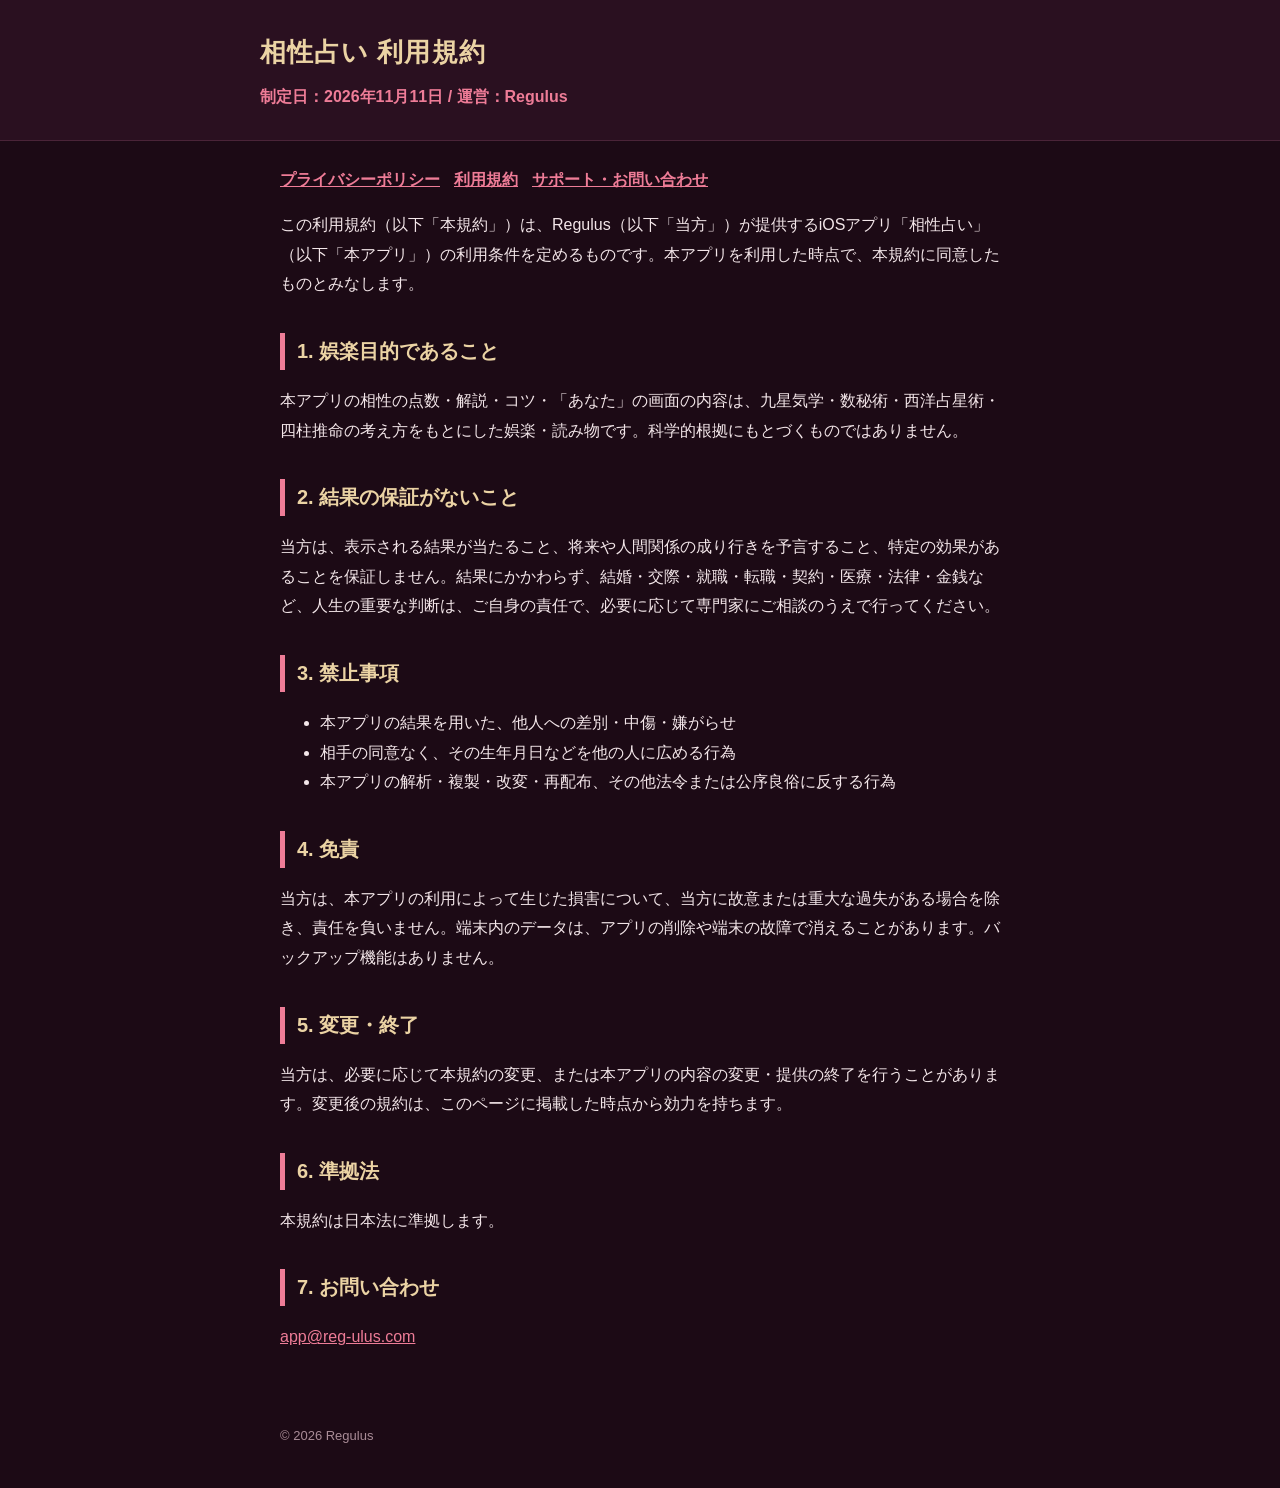
==== terms.html @ 7ea23b14 "相性占い legal pages (local only) Co-Authored-By: Claude Sonnet 5.5 <noreply@anthropic.com>" ====
<!DOCTYPE html>
<html lang="ja">
<head>
<meta charset="utf-8">
<meta name="viewport" content="width=device-width,initial-scale=1">
<title>利用規約 | 相性占い</title>
<link rel="stylesheet" href="style.css">
</head>
<body>
<header><div class="in"><h1>相性占い 利用規約</h1><p>制定日：2026年11月11日 / 運営：Regulus</p></div></header>
<main>
<nav><a href="index.html">プライバシーポリシー</a><a href="terms.html">利用規約</a><a href="support.html">サポート・お問い合わせ</a></nav>
<p>この利用規約（以下「本規約」）は、Regulus（以下「当方」）が提供するiOSアプリ「相性占い」（以下「本アプリ」）の利用条件を定めるものです。本アプリを利用した時点で、本規約に同意したものとみなします。</p>

<h2>1. 娯楽目的であること</h2>
<p>本アプリの相性の点数・解説・コツ・「あなた」の画面の内容は、九星気学・数秘術・西洋占星術・四柱推命の考え方をもとにした娯楽・読み物です。科学的根拠にもとづくものではありません。</p>

<h2>2. 結果の保証がないこと</h2>
<p>当方は、表示される結果が当たること、将来や人間関係の成り行きを予言すること、特定の効果があることを保証しません。結果にかかわらず、結婚・交際・就職・転職・契約・医療・法律・金銭など、人生の重要な判断は、ご自身の責任で、必要に応じて専門家にご相談のうえで行ってください。</p>

<h2>3. 禁止事項</h2>
<ul>
<li>本アプリの結果を用いた、他人への差別・中傷・嫌がらせ</li>
<li>相手の同意なく、その生年月日などを他の人に広める行為</li>
<li>本アプリの解析・複製・改変・再配布、その他法令または公序良俗に反する行為</li>
</ul>

<h2>4. 免責</h2>
<p>当方は、本アプリの利用によって生じた損害について、当方に故意または重大な過失がある場合を除き、責任を負いません。端末内のデータは、アプリの削除や端末の故障で消えることがあります。バックアップ機能はありません。</p>

<h2>5. 変更・終了</h2>
<p>当方は、必要に応じて本規約の変更、または本アプリの内容の変更・提供の終了を行うことがあります。変更後の規約は、このページに掲載した時点から効力を持ちます。</p>

<h2>6. 準拠法</h2>
<p>本規約は日本法に準拠します。</p>

<h2>7. お問い合わせ</h2>
<p><a href="mailto:app@reg-ulus.com">app@reg-ulus.com</a></p>
</main>
<footer>&copy; 2026 Regulus</footer>
</body>
</html>
---- style.css ----
:root{color-scheme:dark}
*{box-sizing:border-box}
body{margin:0;font-family:-apple-system,"Hiragino Sans","Hiragino Kaku Gothic ProN",Meiryo,sans-serif;line-height:1.85;color:#f3e6e9;background:#1c0a15}
header{background:#2a1020;color:#ebd3a4;padding:28px 20px;border-bottom:1px solid #4a2438}
header .in,main{max-width:760px;margin:0 auto}
header h1{margin:0;font-size:26px;letter-spacing:.04em}
header p{margin:6px 0 0;color:#ee7c97;font-weight:700}
main{padding:24px 20px 56px}
h2{font-size:20px;margin:34px 0 8px;padding-left:12px;border-left:5px solid #ee7c97;color:#ebd3a4}
h3{font-size:16px;margin:20px 0 4px;color:#ebd3a4}
table{width:100%;border-collapse:collapse;margin:10px 0;font-size:14px}
th,td{border:1px solid #4a2438;padding:8px 10px;text-align:left;vertical-align:top}
th{background:#2a1020;white-space:nowrap}
a{color:#ee7c97}
footer{max-width:760px;margin:0 auto;padding:0 20px 40px;color:#a98c97;font-size:13px}
nav a{margin-right:14px;font-weight:700}
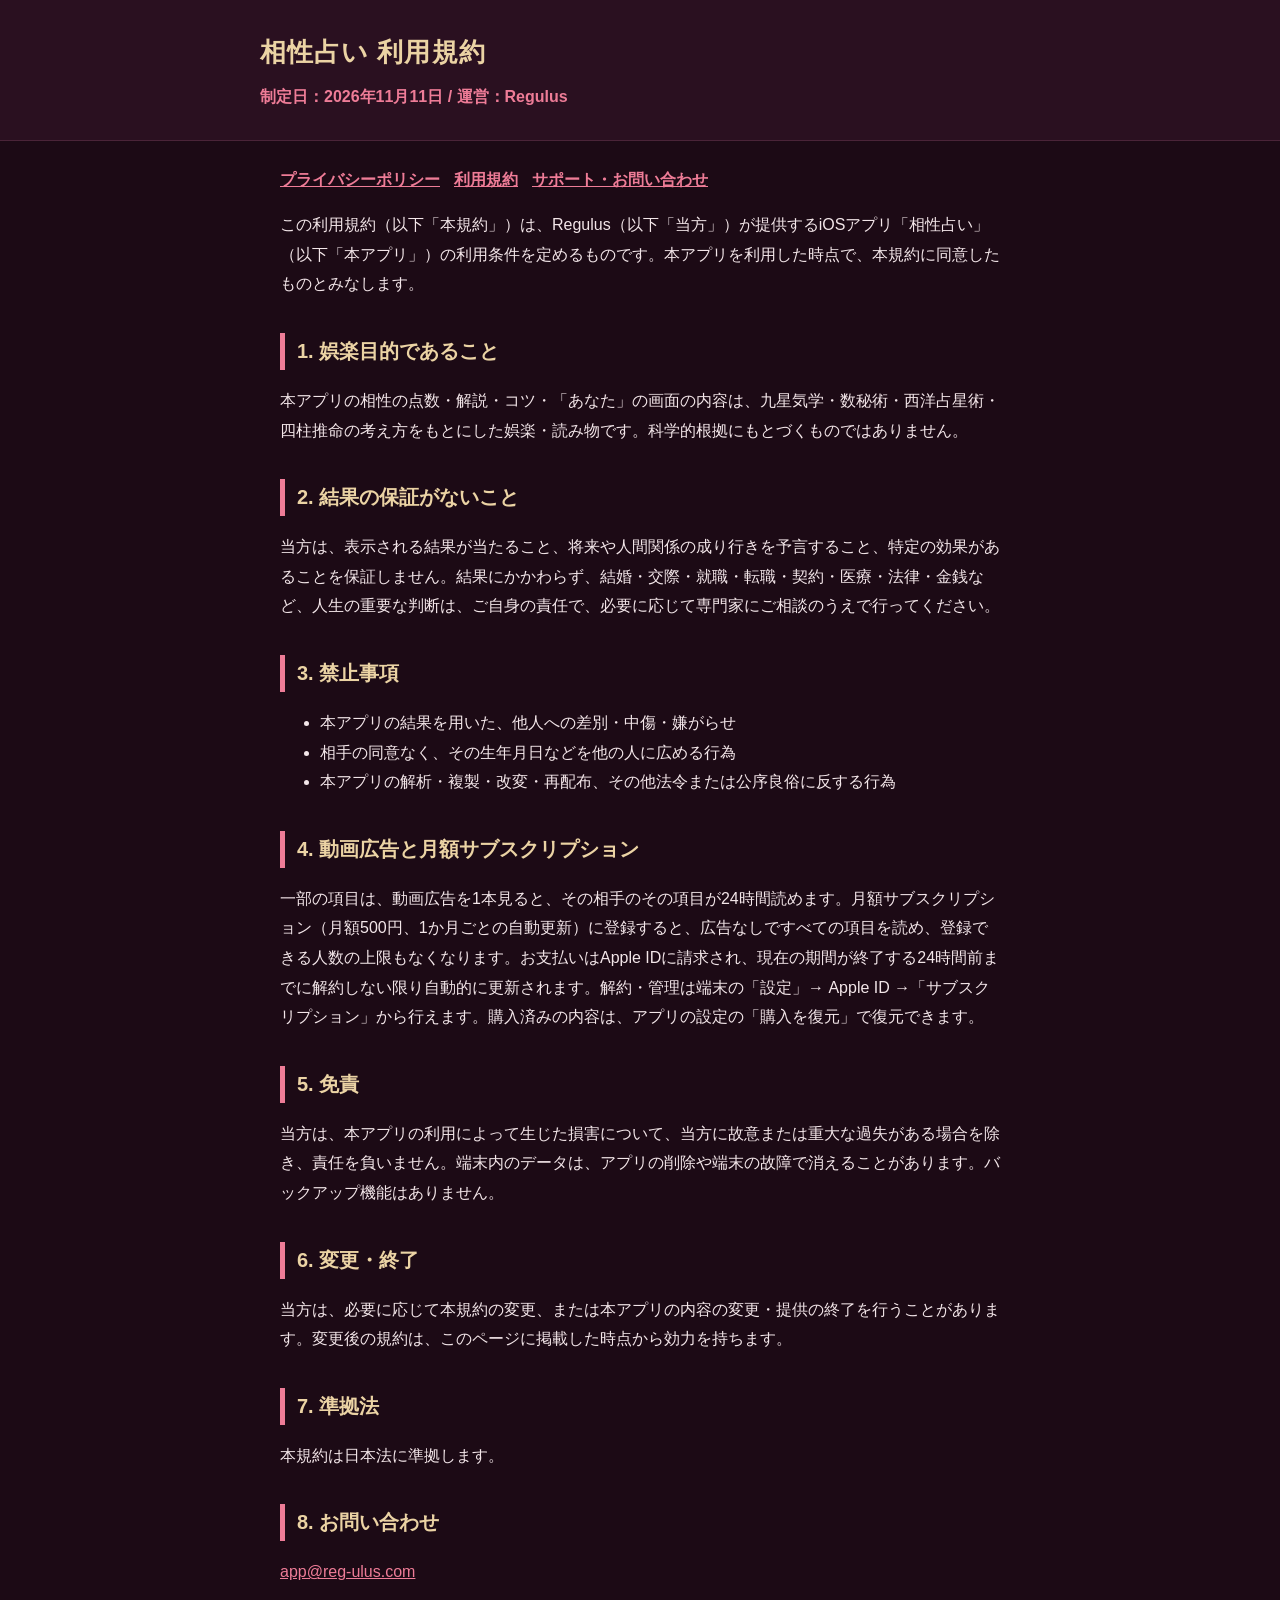
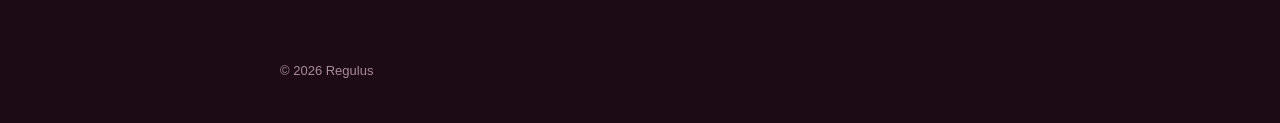
==== commit 40abe526: "プライバシーポリシー/利用規約: 動画広告(AdMob)と月額サブスクの記載を追加（build 9用。公開は審査提出時） Co-Authored-By: Claude Sonnet 5.5 <nore" ====
--- a/terms.html
+++ b/terms.html
@@ -25,16 +25,19 @@
 <li>本アプリの解析・複製・改変・再配布、その他法令または公序良俗に反する行為</li>
 </ul>
 
-<h2>4. 免責</h2>
+<h2>4. 動画広告と月額サブスクリプション</h2>
+<p>一部の項目は、動画広告を1本見ると、その相手のその項目が24時間読めます。月額サブスクリプション（月額500円、1か月ごとの自動更新）に登録すると、広告なしですべての項目を読め、登録できる人数の上限もなくなります。お支払いはApple IDに請求され、現在の期間が終了する24時間前までに解約しない限り自動的に更新されます。解約・管理は端末の「設定」→ Apple ID →「サブスクリプション」から行えます。購入済みの内容は、アプリの設定の「購入を復元」で復元できます。</p>
+
+<h2>5. 免責</h2>
 <p>当方は、本アプリの利用によって生じた損害について、当方に故意または重大な過失がある場合を除き、責任を負いません。端末内のデータは、アプリの削除や端末の故障で消えることがあります。バックアップ機能はありません。</p>
 
-<h2>5. 変更・終了</h2>
+<h2>6. 変更・終了</h2>
 <p>当方は、必要に応じて本規約の変更、または本アプリの内容の変更・提供の終了を行うことがあります。変更後の規約は、このページに掲載した時点から効力を持ちます。</p>
 
-<h2>6. 準拠法</h2>
+<h2>7. 準拠法</h2>
 <p>本規約は日本法に準拠します。</p>
 
-<h2>7. お問い合わせ</h2>
+<h2>8. お問い合わせ</h2>
 <p><a href="mailto:app@reg-ulus.com">app@reg-ulus.com</a></p>
 </main>
 <footer>&copy; 2026 Regulus</footer>
